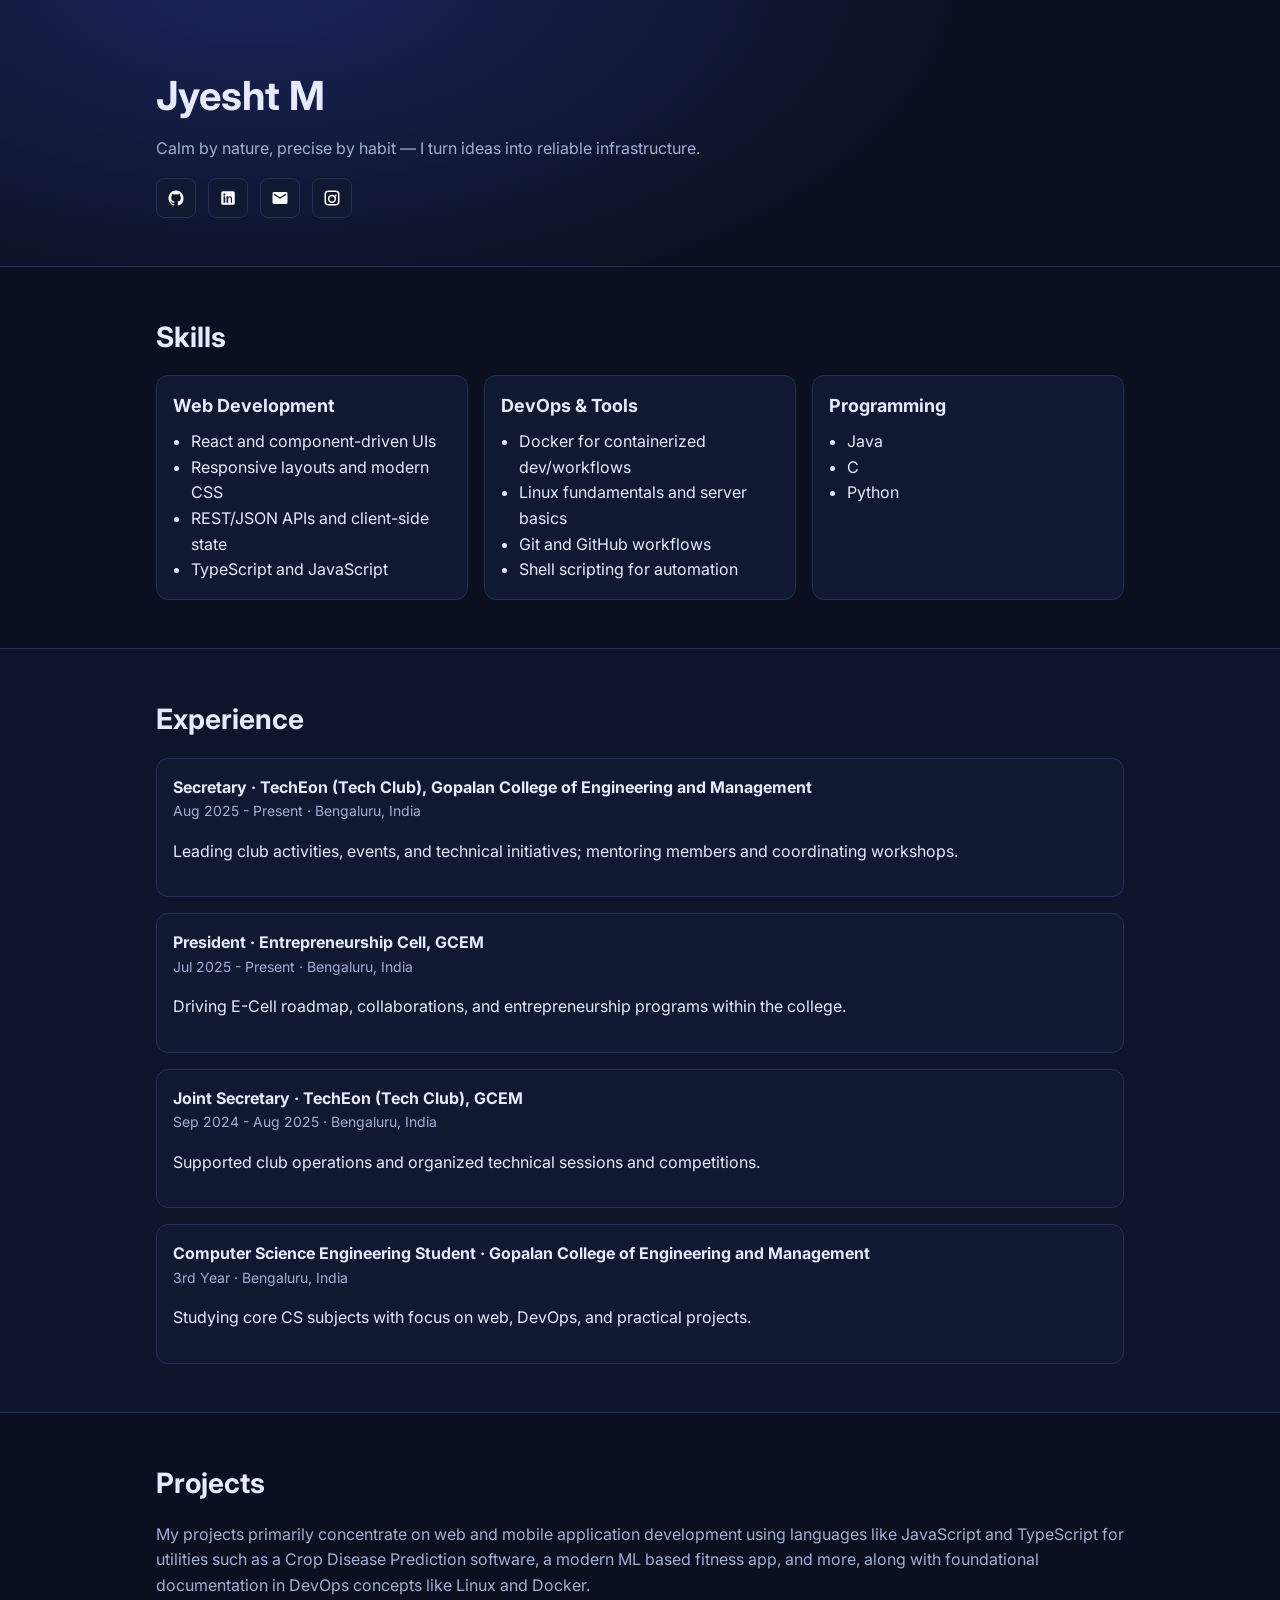
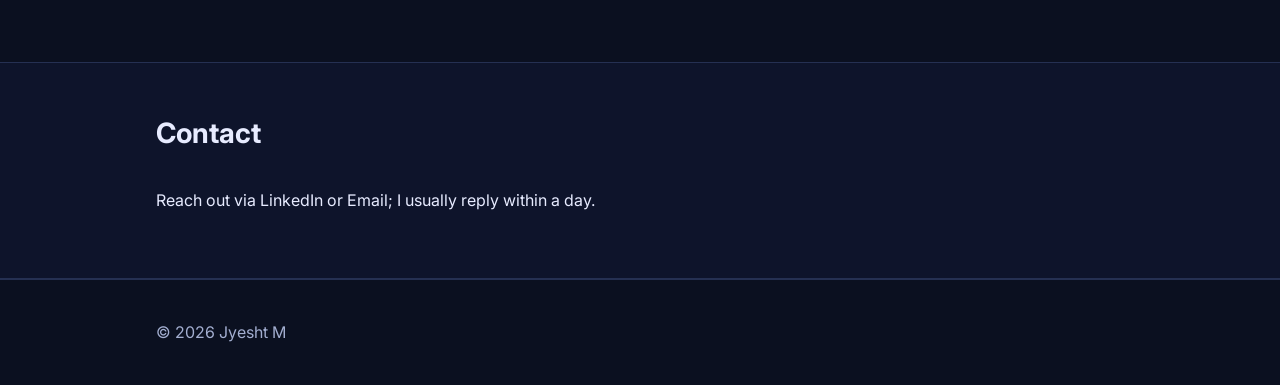
==== index.html @ 76ad8114 "First Commit" ====
<!DOCTYPE html>
<html lang="en">
<head>
  <meta charset="UTF-8">
  <meta name="viewport" content="width=device-width, initial-scale=1.0">
  <title>Jyesht M — Portfolio</title>
  <meta name="description" content="Portfolio of Jyesht M — web/mobile development and DevOps (Linux, Docker)">
  <link rel="preconnect" href="https://fonts.googleapis.com">
  <link rel="preconnect" href="https://fonts.gstatic.com" crossorigin>
  <link href="https://fonts.googleapis.com/css2?family=Inter:wght@300;400;600;700&display=swap" rel="stylesheet">
  <link rel="stylesheet" href="https://cdnjs.cloudflare.com/ajax/libs/font-awesome/6.5.2/css/all.min.css" integrity="sha512-SnH5WK+bZxgPHs44uWIX+LLJAJ9/2Pkf6r1KqvM9uZ3rroWAtxEvsC0BpFkOuk+qS0b+Y2Z7rGJ7Sk6bOZxw==" crossorigin="anonymous" referrerpolicy="no-referrer" />
  <link rel="stylesheet" href="./styles.css">
</head>
<body>
  <header class="site-header">
    <div class="container">
      <h1 id="site-title"></h1>
      <p id="site-subtitle" class="subtitle"></p>
      <div id="social-links" class="social-links"></div>
      <div class="cta-group">
        <a id="resume-link" class="btn primary" href="#" target="_blank" rel="noopener">Resume</a>
      </div>
    </div>
  </header>

  <main>
    <section class="section">
      <div class="container">
        <h2>Skills</h2>
        <div id="skills" class="cards"></div>
      </div>
    </section>

    <section class="section alt">
      <div class="container">
        <h2>Experience</h2>
        <div id="experience" class="timeline"></div>
      </div>
    </section>

    <section class="section">
      <div class="container">
        <h2>Projects</h2>
        <p id="projects-description" class="muted"></p>
      </div>
    </section>

    <section class="section alt">
      <div class="container">
        <h2>Contact</h2>
        <div id="contact" class="contact"></div>
      </div>
    </section>
  </main>

  <footer class="site-footer">
    <div class="container">
      <p>&copy; <span id="year"></span> <span id="footer-name"></span></p>
    </div>
  </footer>

  <script src="./script.js"></script>
</body>
</html>
---- styles.css ----
/* Base */
:root {
  --bg: #0b1020;
  --panel: #111831;
  --text: #e7ebff;
  --muted: #a3aed0;
  --primary: #6c8cff;
  --primary-600: #5a77e0;
  --border: #253052;
}

* { box-sizing: border-box; }
html, body { height: 100%; }
body {
  margin: 0;
  font-family: Inter, system-ui, -apple-system, Segoe UI, Roboto, Ubuntu, Cantarell, 'Helvetica Neue', Arial, 'Noto Sans', 'Apple Color Emoji', 'Segoe UI Emoji', 'Segoe UI Symbol';
  background: var(--bg);
  color: var(--text);
  line-height: 1.6;
}

.container {
  width: 100%;
  max-width: 1000px;
  margin: 0 auto;
  padding: 0 16px;
}

/* Header */
.site-header {
  background: radial-gradient(1200px 600px at 20% -10%, #1a2459 0%, transparent 60%) no-repeat, var(--bg);
  padding: 64px 0 32px;
  border-bottom: 1px solid var(--border);
}
.site-header h1 { margin: 0 0 8px; font-size: 40px; }
.subtitle { color: var(--muted); margin: 0 0 16px; }

.social-links { display: flex; gap: 12px; margin: 16px 0; flex-wrap: wrap; }
.social-links a {
  display: inline-flex;
  align-items: center;
  justify-content: center;
  width: 40px; height: 40px;
  border-radius: 8px;
  color: #fff; text-decoration: none;
  border: 1px solid var(--border);
  background: var(--panel);
}
.social-links .icon { display: inline-flex; }
.social-links .icon svg { width: 18px; height: 18px; display: block; }
.cta-group { display: flex; gap: 12px; margin-top: 16px; flex-wrap: wrap; }
.btn {
  display: inline-block;
  padding: 10px 14px;
  border-radius: 8px;
  color: var(--text);
  text-decoration: none;
  border: 1px solid var(--border);
  background: var(--panel);
}
.btn.primary { background: var(--primary); border-color: var(--primary-600); color: #fff; }
.btn:hover { filter: brightness(1.05); }

/* Sections */
.section { padding: 48px 0; }
.section.alt { background: #0e142b; border-top: 1px solid var(--border); border-bottom: 1px solid var(--border); }
.section h2 { margin: 0 0 16px; font-size: 28px; }
.muted { color: var(--muted); }

/* Cards */
.cards { display: grid; grid-template-columns: repeat(auto-fill, minmax(260px, 1fr)); gap: 16px; }
.card {
  background: var(--panel);
  border: 1px solid var(--border);
  border-radius: 12px;
  padding: 16px;
}
.card h3 { margin: 0 0 8px; font-size: 18px; }
.card ul { margin: 8px 0 0; padding-left: 18px; }

/* Timeline */
.timeline { display: grid; gap: 16px; }
.timeline-item {
  background: var(--panel);
  border: 1px solid var(--border);
  border-radius: 12px;
  padding: 16px;
}
.timeline-item .title { font-weight: 700; }
.timeline-item .meta { color: var(--muted); font-size: 14px; }

/* Contact */
.contact { display: grid; gap: 8px; }
.contact a { color: var(--primary); text-decoration: none; }
.contact a:hover { text-decoration: underline; }

/* Footer */
.site-footer { border-top: 1px solid var(--border); padding: 24px 0; color: var(--muted); }
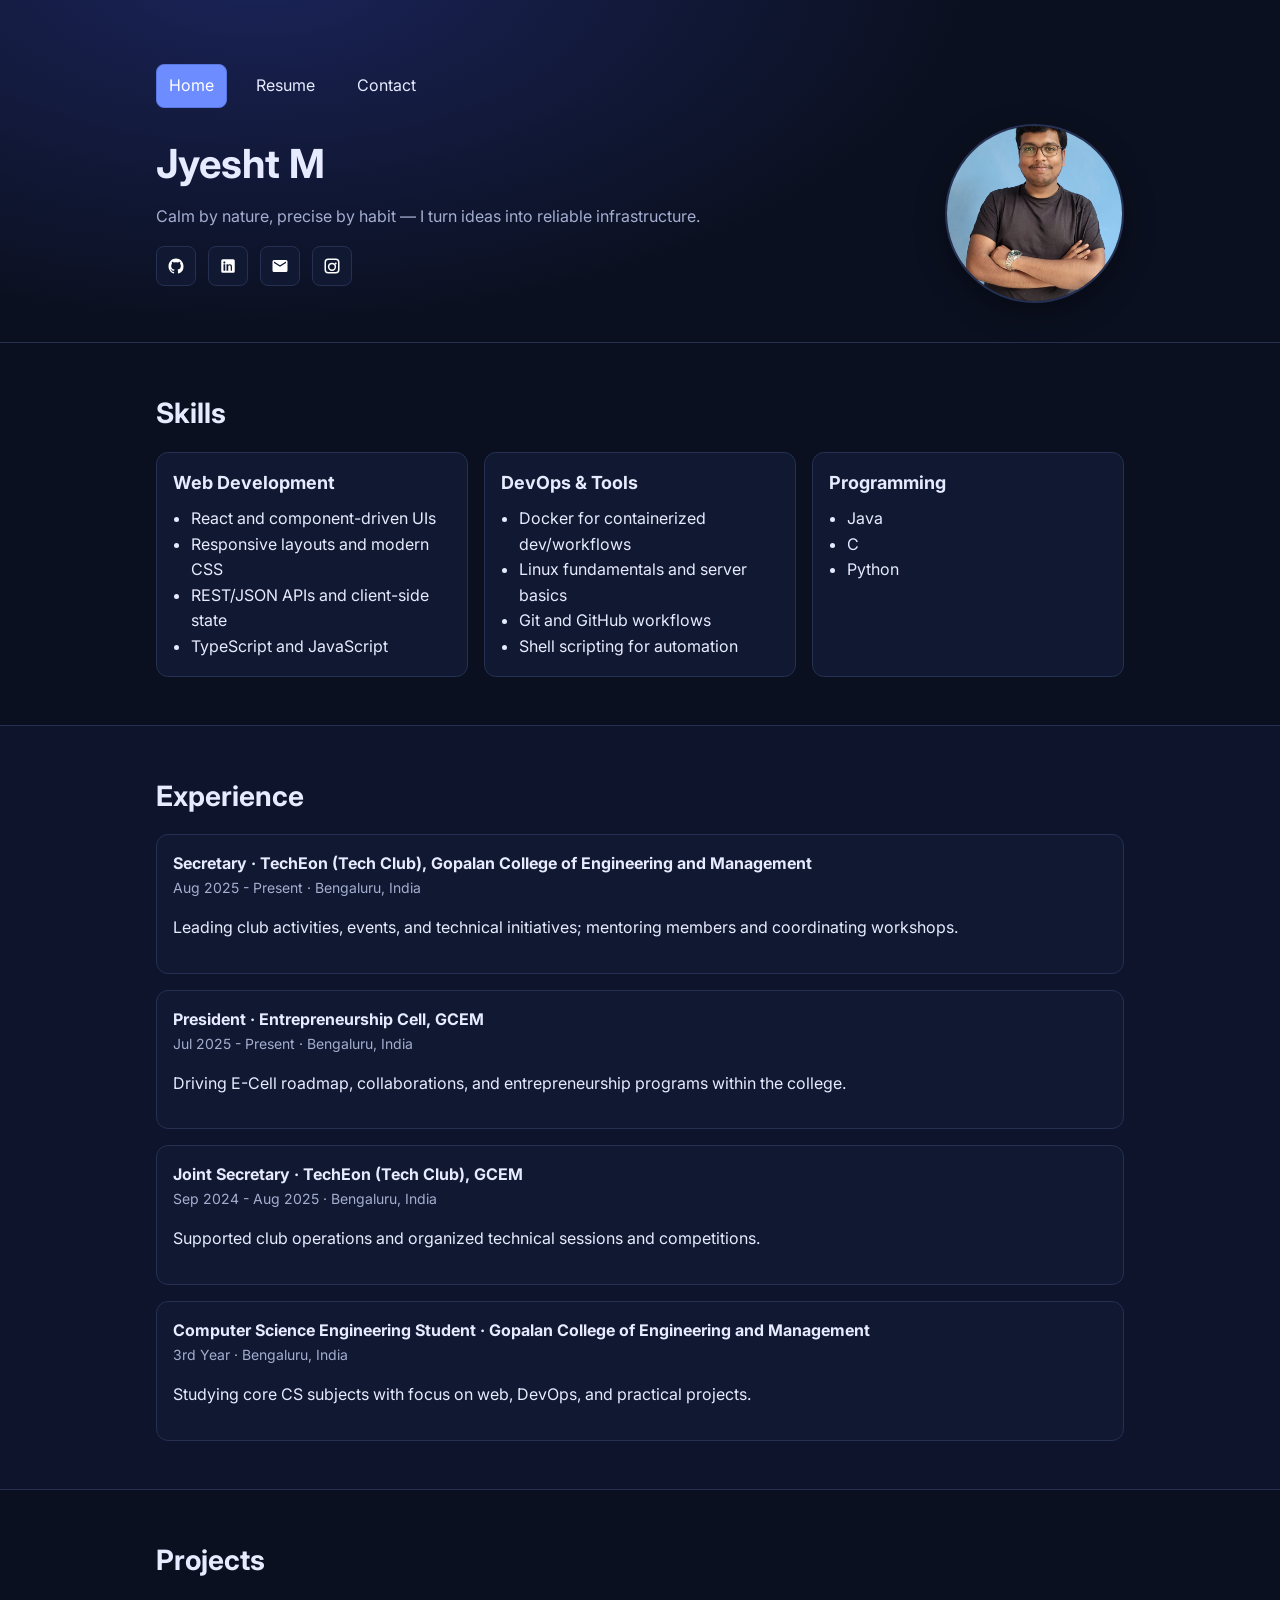
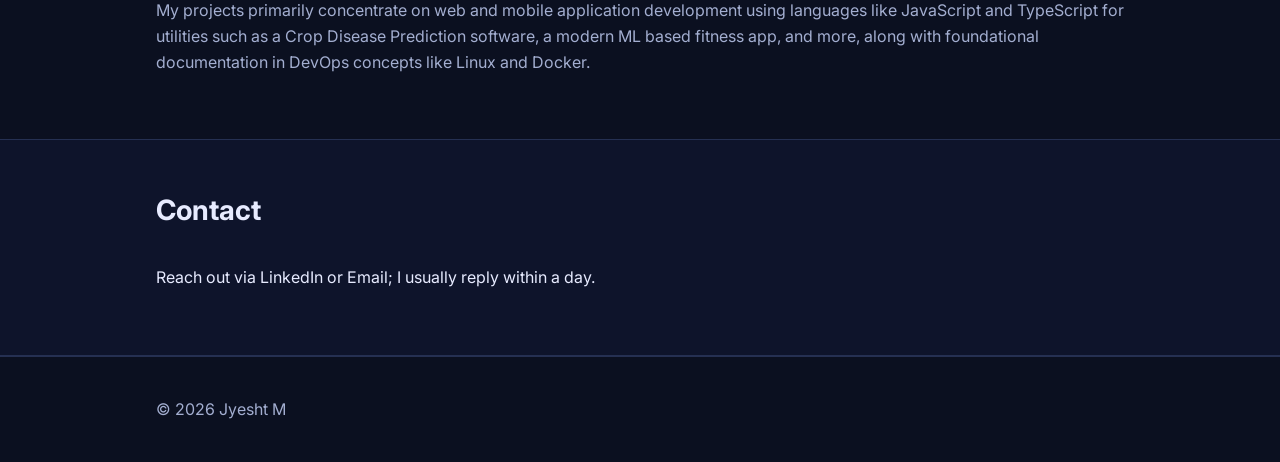
==== commit 1d226afa: "resume added" ====
--- a/index.html
+++ b/index.html
@@ -14,39 +14,51 @@
 <body>
   <header class="site-header">
     <div class="container">
-      <h1 id="site-title"></h1>
-      <p id="site-subtitle" class="subtitle"></p>
-      <div id="social-links" class="social-links"></div>
-      <div class="cta-group">
-        <a id="resume-link" class="btn primary" href="#" target="_blank" rel="noopener">Resume</a>
+      <nav class="site-nav" aria-label="Primary">
+        <a href="index.html" data-nav="home">Home</a>
+        <a href="assets/Resume.pdf" target="_blank" rel="noopener" data-nav="resume">Resume</a>
+        <a href="contact.html" data-nav="contact">Contact</a>
+      </nav>
+      <div class="hero">
+        <div class="intro">
+          <h1 id="site-title"></h1>
+          <p id="site-subtitle" class="subtitle"></p>
+          <div id="social-links" class="social-links"></div>
+        </div>
+        <figure class="photo" aria-label="Professional photo">
+          <picture>
+            <source srcset="assets/profile.jpeg">
+            <img src="https://raw.githubusercontent.com/Jyesht-2108/Resume/main/profile.jpeg" alt="Professional headshot of Jyesht M" loading="eager">
+          </picture>
+        </figure>
       </div>
     </div>
   </header>
 
   <main>
     <section class="section">
-      <div class="container">
+      <div class="container reveal">
         <h2>Skills</h2>
         <div id="skills" class="cards"></div>
       </div>
     </section>
 
     <section class="section alt">
-      <div class="container">
+      <div class="container reveal">
         <h2>Experience</h2>
         <div id="experience" class="timeline"></div>
       </div>
     </section>
 
     <section class="section">
-      <div class="container">
+      <div class="container reveal">
         <h2>Projects</h2>
         <p id="projects-description" class="muted"></p>
       </div>
     </section>
 
     <section class="section alt">
-      <div class="container">
+      <div class="container reveal">
         <h2>Contact</h2>
         <div id="contact" class="contact"></div>
       </div>
@@ -59,6 +71,9 @@
     </div>
   </footer>
 
+  <script>
+    document.documentElement.setAttribute('data-page', 'home');
+  </script>
   <script src="./script.js"></script>
 </body>
 </html>
--- a/styles.css
+++ b/styles.css
@@ -32,6 +32,55 @@
   padding: 64px 0 32px;
   border-bottom: 1px solid var(--border);
 }
+.hero { display: flex; gap: 24px; align-items: center; flex-wrap: wrap; }
+.hero .intro { flex: 1 1 420px; min-width: 260px; }
+.hero .photo { margin: 0; }
+.hero .photo img {
+  width: clamp(140px, 14vw, 220px);
+  aspect-ratio: 1 / 1;
+  border-radius: 50%;
+  object-fit: cover;
+  object-position: center;
+  border: 2px solid var(--border);
+  background: var(--panel);
+  box-shadow: 0 10px 30px rgba(0,0,0,0.35);
+  transition: transform .3s ease, box-shadow .3s ease;
+}
+.hero .photo img:hover { transform: translateY(-2px) scale(1.01); box-shadow: 0 14px 36px rgba(0,0,0,0.45); }
+.site-nav {
+  display: flex;
+  gap: 16px;
+  margin-bottom: 16px;
+}
+.site-nav a {
+  color: var(--text);
+  text-decoration: none;
+  padding: 8px 12px;
+  border: 1px solid transparent;
+  border-radius: 8px;
+  position: relative;
+  transition: background .2s ease, color .2s ease, border-color .2s ease;
+}
+.site-nav a:hover {
+  background: var(--panel);
+  border-color: var(--border);
+}
+.site-nav a::after {
+  content: "";
+  position: absolute;
+  left: 12px; right: 12px; bottom: 6px;
+  height: 2px;
+  background: linear-gradient(90deg, transparent, var(--primary), transparent);
+  transform: scaleX(0);
+  transform-origin: center;
+  transition: transform .25s ease;
+}
+.site-nav a:hover::after { transform: scaleX(1); }
+.site-nav a.active {
+  background: var(--primary);
+  border-color: var(--primary-600);
+  color: #fff;
+}
 .site-header h1 { margin: 0 0 8px; font-size: 40px; }
 .subtitle { color: var(--muted); margin: 0 0 16px; }
 
@@ -57,9 +106,12 @@
   text-decoration: none;
   border: 1px solid var(--border);
   background: var(--panel);
+  transition: transform .15s ease, filter .15s ease;
 }
 .btn.primary { background: var(--primary); border-color: var(--primary-600); color: #fff; }
 .btn:hover { filter: brightness(1.05); }
+.btn:active { transform: translateY(1px); }
+.btn:focus-visible { outline: 2px solid var(--primary); outline-offset: 2px; }
 
 /* Sections */
 .section { padding: 48px 0; }
@@ -94,7 +146,49 @@
 .contact a { color: var(--primary); text-decoration: none; }
 .contact a:hover { text-decoration: underline; }
 
+/* Forms */
+.form {
+  display: grid;
+  gap: 12px;
+  background: var(--panel);
+  border: 1px solid var(--border);
+  border-radius: 12px;
+  padding: 16px;
+  max-width: 720px;
+}
+.form .row { display: grid; gap: 12px; }
+@media (min-width: 640px) {
+  .form .row.two { grid-template-columns: 1fr 1fr; }
+}
+.form label { font-weight: 600; }
+.form input, .form textarea {
+  width: 100%;
+  padding: 10px 12px;
+  background: #0b142c;
+  color: var(--text);
+  border: 1px solid var(--border);
+  border-radius: 8px;
+  transition: border-color .2s ease, box-shadow .2s ease;
+}
+.form input:focus, .form textarea:focus { border-color: var(--primary-600); box-shadow: 0 0 0 3px rgba(108,140,255,.15); outline: none; }
+.form input::placeholder, .form textarea::placeholder { color: #7f8bb3; }
+.form .error { color: #ff6b6b; font-size: 14px; }
+.form .actions { display: flex; gap: 12px; }
+
+/* Smooth anchor scroll */
+html { scroll-behavior: smooth; }
+
 /* Footer */
 .site-footer { border-top: 1px solid var(--border); padding: 24px 0; color: var(--muted); }
 
+/* Reveal animations */
+.reveal { opacity: 0; transform: translateY(12px); transition: opacity .6s ease, transform .6s ease; }
+.reveal.in { opacity: 1; transform: translateY(0); }
 
+/* Respect reduced motion */
+@media (prefers-reduced-motion: reduce) {
+  * { animation-duration: 0.001ms !important; animation-iteration-count: 1 !important; transition-duration: 0.001ms !important; scroll-behavior: auto !important; }
+  .reveal { opacity: 1 !important; transform: none !important; }
+}
+
+
